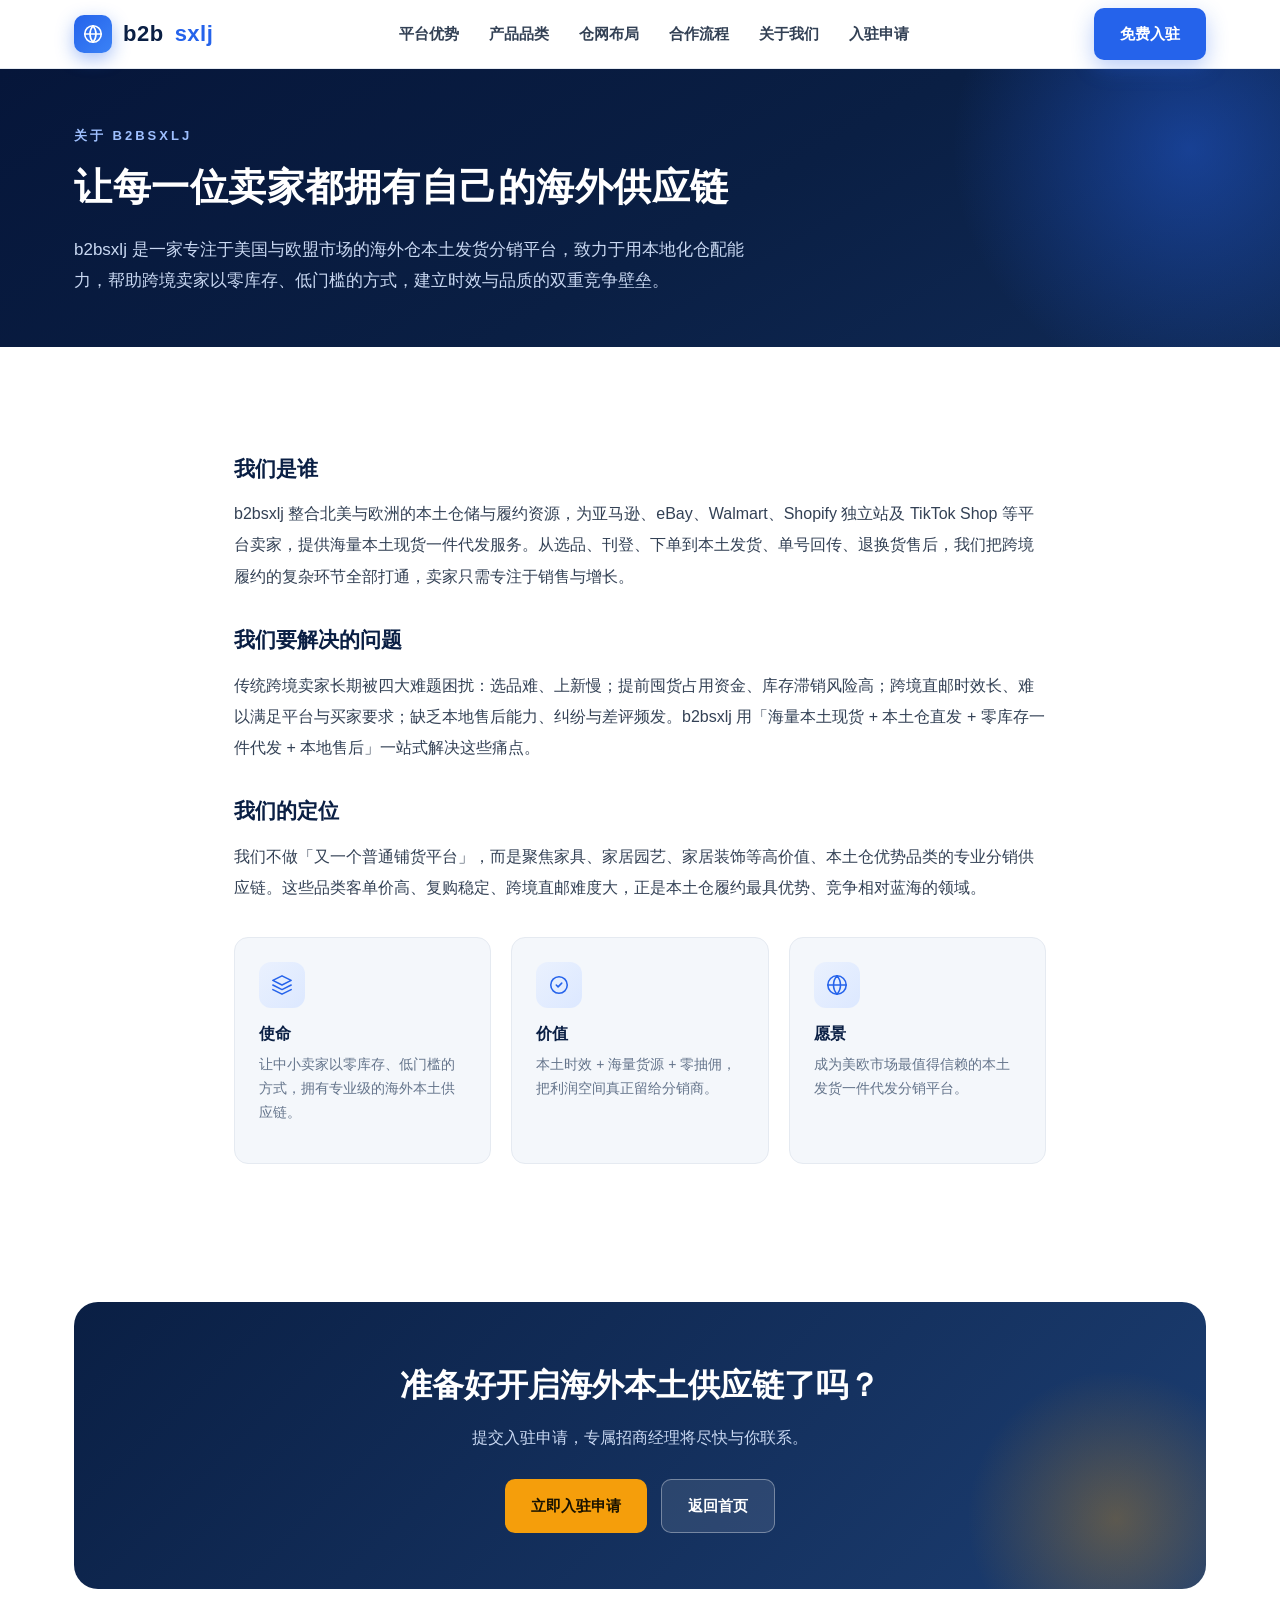
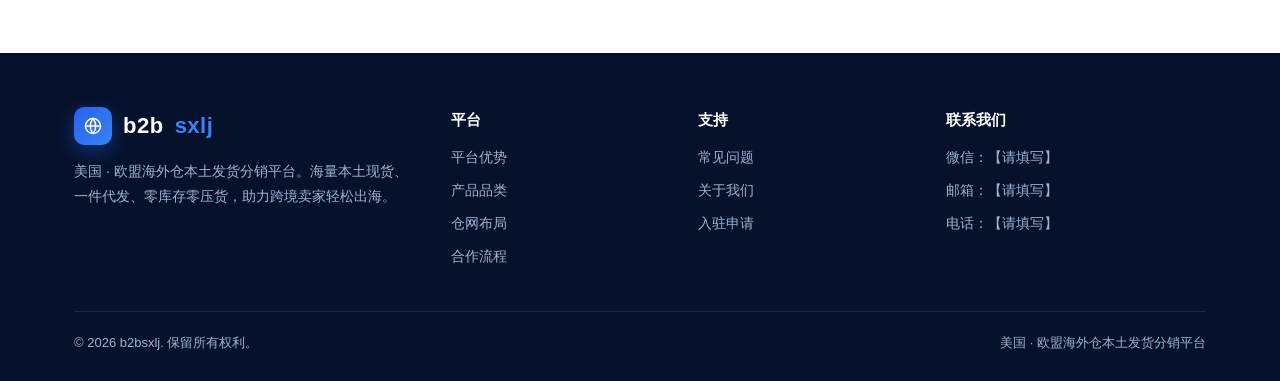
==== site/about.html @ 319b57b9 "Add b2bsxlj static website with Volcano Engine deployment kit - site/: static homepage, about, join " ====
<!DOCTYPE html>
<html lang="zh-CN">
<head>
<meta charset="UTF-8">
<meta name="viewport" content="width=device-width, initial-scale=1.0">
<title>关于我们 | b2bsxlj 海外仓本土发货分销平台</title>
<meta name="description" content="了解 b2bsxlj——专注美国与欧盟市场的海外仓本土发货一件代发分销平台。">
<link rel="stylesheet" href="assets/style.css">
</head>
<body>

<!-- ============================= 导航 ============================= -->
<header>
  <div class="wrap nav">
    <a class="logo" href="index.html">
      <span class="mk"><svg width="22" height="22" viewBox="0 0 24 24" fill="none" stroke="#fff" stroke-width="1.8" stroke-linecap="round" stroke-linejoin="round"><circle cx="12" cy="12" r="9"/><path d="M3 12h18M12 3a14 14 0 0 1 0 18M12 3a14 14 0 0 0 0 18"/></svg></span>
      b2b<b>sxlj</b>
    </a>
    <nav class="nav-links">
      <a href="index.html#advantages">平台优势</a>
      <a href="index.html#products">产品品类</a>
      <a href="index.html#warehouses">仓网布局</a>
      <a href="index.html#how">合作流程</a>
      <a href="about.html">关于我们</a>
      <a href="join.html">入驻申请</a>
    </nav>
    <div class="nav-cta">
      <a class="btn btn-primary" href="join.html">免费入驻</a>
    </div>
  </div>
</header>

<!-- ============================= 子页 Banner ============================= -->
<section class="subhero">
  <div class="wrap">
    <div class="kicker" style="color:#9FC0FF">关于 b2bsxlj</div>
    <h1>让每一位卖家都拥有自己的海外供应链</h1>
    <p>b2bsxlj 是一家专注于美国与欧盟市场的海外仓本土发货分销平台，致力于用本地化仓配能力，帮助跨境卖家以零库存、低门槛的方式，建立时效与品质的双重竞争壁垒。</p>
  </div>
</section>

<!-- ============================= 正文 ============================= -->
<section class="sec">
  <div class="wrap prose">
    <h3>我们是谁</h3>
    <p>b2bsxlj 整合北美与欧洲的本土仓储与履约资源，为亚马逊、eBay、Walmart、Shopify 独立站及 TikTok Shop 等平台卖家，提供海量本土现货一件代发服务。从选品、刊登、下单到本土发货、单号回传、退换货售后，我们把跨境履约的复杂环节全部打通，卖家只需专注于销售与增长。</p>

    <h3>我们要解决的问题</h3>
    <p>传统跨境卖家长期被四大难题困扰：选品难、上新慢；提前囤货占用资金、库存滞销风险高；跨境直邮时效长、难以满足平台与买家要求；缺乏本地售后能力、纠纷与差评频发。b2bsxlj 用「海量本土现货 + 本土仓直发 + 零库存一件代发 + 本地售后」一站式解决这些痛点。</p>

    <h3>我们的定位</h3>
    <p>我们不做「又一个普通铺货平台」，而是聚焦家具、家居园艺、家居装饰等高价值、本土仓优势品类的专业分销供应链。这些品类客单价高、复购稳定、跨境直邮难度大，正是本土仓履约最具优势、竞争相对蓝海的领域。</p>

    <div class="vals">
      <div class="val"><div class="ic"><svg width="22" height="22" viewBox="0 0 24 24" fill="none" stroke="currentColor" stroke-width="1.7" stroke-linecap="round" stroke-linejoin="round"><path d="M12 2 2 7l10 5 10-5z"/><path d="M2 17l10 5 10-5M2 12l10 5 10-5"/></svg></div><h4>使命</h4><p>让中小卖家以零库存、低门槛的方式，拥有专业级的海外本土供应链。</p></div>
      <div class="val"><div class="ic"><svg width="22" height="22" viewBox="0 0 24 24" fill="none" stroke="currentColor" stroke-width="1.7" stroke-linecap="round" stroke-linejoin="round"><circle cx="12" cy="12" r="9"/><path d="M9 12l2 2 4-4"/></svg></div><h4>价值</h4><p>本土时效 + 海量货源 + 零抽佣，把利润空间真正留给分销商。</p></div>
      <div class="val"><div class="ic"><svg width="22" height="22" viewBox="0 0 24 24" fill="none" stroke="currentColor" stroke-width="1.7" stroke-linecap="round" stroke-linejoin="round"><path d="M2 12a10 10 0 1 0 20 0 10 10 0 0 0-20 0z"/><path d="M2 12h20M12 2a15 15 0 0 1 0 20M12 2a15 15 0 0 0 0 20"/></svg></div><h4>愿景</h4><p>成为美欧市场最值得信赖的本土发货一件代发分销平台。</p></div>
    </div>
  </div>
</section>

<!-- ============================= CTA ============================= -->
<section class="cta-sec">
  <div class="wrap">
    <div class="cta-box">
      <h2>准备好开启海外本土供应链了吗？</h2>
      <p>提交入驻申请，专属招商经理将尽快与你联系。</p>
      <div class="cta-row"><a class="btn btn-amber" href="join.html">立即入驻申请</a><a class="btn btn-ghost" href="index.html">返回首页</a></div>
    </div>
  </div>
</section>

<!-- ============================= 页脚 ============================= -->
<footer>
  <div class="wrap">
    <div class="foot-grid">
      <div>
        <div class="logo"><span class="mk"><svg width="20" height="20" viewBox="0 0 24 24" fill="none" stroke="#fff" stroke-width="1.8" stroke-linecap="round" stroke-linejoin="round"><circle cx="12" cy="12" r="9"/><path d="M3 12h18M12 3a14 14 0 0 1 0 18M12 3a14 14 0 0 0 0 18"/></svg></span>b2b<b style="color:var(--azure2)">sxlj</b></div>
        <p>美国 · 欧盟海外仓本土发货分销平台。海量本土现货、一件代发、零库存零压货，助力跨境卖家轻松出海。</p>
      </div>
      <div class="foot-col"><h4>平台</h4><a href="index.html#advantages">平台优势</a><a href="index.html#products">产品品类</a><a href="index.html#warehouses">仓网布局</a><a href="index.html#how">合作流程</a></div>
      <div class="foot-col"><h4>支持</h4><a href="index.html#faq">常见问题</a><a href="about.html">关于我们</a><a href="join.html">入驻申请</a></div>
      <div class="foot-col"><h4>联系我们</h4><a href="#">微信：【请填写】</a><a href="#">邮箱：【请填写】</a><a href="#">电话：【请填写】</a></div>
    </div>
    <div class="foot-bottom"><span>© 2026 b2bsxlj. 保留所有权利。</span><span>美国 · 欧盟海外仓本土发货分销平台</span></div>
  </div>
</footer>

<script src="assets/edit.js"></script>
</body>
</html>
---- site/assets/style.css ----
:root{
    --ink:#0A1F44; --navy:#102A56; --azure:#2563EB; --azure2:#3B82F6;
    --amber:#F59E0B; --slate:#334155; --muted:#64748B; --line:#E5EAF1;
    --panel:#F4F7FB; --panel2:#EEF3FA; --white:#fff;
    --maxw:1180px;
  }
  *{margin:0;padding:0;box-sizing:border-box}
  html{scroll-behavior:smooth}
  body{font-family:-apple-system,BlinkMacSystemFont,"PingFang SC","Microsoft YaHei","Noto Sans SC","Hiragino Sans GB",sans-serif;
    color:var(--slate);line-height:1.7;background:#fff;-webkit-font-smoothing:antialiased}
  a{color:inherit;text-decoration:none}
  img{max-width:100%;display:block}
  .wrap{max-width:var(--maxw);margin:0 auto;padding:0 24px}
  .btn{display:inline-flex;align-items:center;gap:8px;border-radius:10px;padding:13px 26px;font-size:15px;font-weight:700;cursor:pointer;border:none;transition:.2s}
  .btn-primary{background:var(--azure);color:#fff;box-shadow:0 8px 22px rgba(37,99,235,.32)}
  .btn-primary:hover{background:#1d4fd0;transform:translateY(-1px)}
  .btn-amber{background:var(--amber);color:#1a1300}
  .btn-amber:hover{background:#e08e00;transform:translateY(-1px)}
  .btn-ghost{background:rgba(255,255,255,.1);color:#fff;border:1px solid rgba(255,255,255,.35)}
  .btn-ghost:hover{background:rgba(255,255,255,.18)}
  .kicker{font-size:13px;letter-spacing:3px;font-weight:800;color:var(--azure);text-transform:uppercase}
  .sec{padding:74px 0}
  .sec-head{text-align:center;max-width:760px;margin:0 auto 46px}
  .sec-head h2{font-size:32px;font-weight:900;color:var(--ink);margin:10px 0 14px;line-height:1.25}
  .sec-head p{font-size:16px;color:var(--muted)}

  /* ---------- NAV ---------- */
  header{position:sticky;top:0;z-index:50;background:rgba(255,255,255,.92);backdrop-filter:blur(10px);border-bottom:1px solid var(--line)}
  .nav{display:flex;align-items:center;justify-content:space-between;height:68px}
  .logo{display:flex;align-items:center;gap:11px;font-weight:900;font-size:22px;color:var(--ink);letter-spacing:.5px}
  .logo b{color:var(--azure)}
  .logo .mk{width:38px;height:38px;border-radius:10px;background:linear-gradient(135deg,var(--azure),var(--azure2));display:flex;align-items:center;justify-content:center;box-shadow:0 6px 18px rgba(37,99,235,.4)}
  .nav-links{display:flex;align-items:center;gap:30px}
  .nav-links a{font-size:15px;font-weight:600;color:var(--slate)}
  .nav-links a:hover{color:var(--azure)}
  .nav-cta{display:flex;align-items:center;gap:12px}
  .menu-toggle{display:none;background:none;border:none;cursor:pointer}

  /* ---------- HERO ---------- */
  .hero{position:relative;background:linear-gradient(150deg,#06163A 0%,#0A1F44 48%,#102A56 100%);color:#fff;overflow:hidden}
  .hero::before{content:"";position:absolute;width:560px;height:560px;right:-160px;top:-180px;border-radius:50%;
    background:radial-gradient(circle,rgba(37,99,235,.5),transparent 70%)}
  .hero .wrap{position:relative;z-index:2;padding-top:64px;padding-bottom:30px}
  .hero-grid{display:grid;grid-template-columns:1.05fr .95fr;gap:30px;align-items:center}
  .hero h1{font-size:46px;line-height:1.18;font-weight:900;letter-spacing:.5px}
  .hero h1 .hl{color:var(--azure2)}
  .hero .sub{margin-top:18px;font-size:18px;color:#C9D8F2;line-height:1.85;max-width:540px}
  .hero .cta-row{margin-top:30px;display:flex;gap:14px;flex-wrap:wrap}
  .hero .badges{margin-top:30px;display:flex;gap:10px;flex-wrap:wrap}
  .hero .badge{display:flex;align-items:center;gap:8px;background:rgba(37,99,235,.16);border:1px solid rgba(159,192,255,.32);
    padding:9px 15px;border-radius:30px;font-size:13.5px;color:#DCE8FF;font-weight:600}
  .hero .badge svg{flex:none}
  .hero-art{position:relative}
  .hero-map{width:100%;filter:drop-shadow(0 16px 40px rgba(0,0,0,.4))}
  .hero-cap{margin-top:8px;font-size:12px;letter-spacing:2px;color:#7FA0D8;text-align:center}

  /* ---------- STATS ---------- */
  .stats{background:var(--ink);color:#fff}
  .stats .wrap{display:grid;grid-template-columns:repeat(5,1fr);gap:14px;padding:30px 24px}
  .stat{text-align:center}
  .stat .n{font-size:30px;font-weight:900;line-height:1}
  .stat .n span{color:var(--azure2);font-size:18px}
  .stat .l{font-size:12.5px;color:#9FB3D4;margin-top:8px}

  /* ---------- FEATURES ---------- */
  .feat-grid{display:grid;grid-template-columns:repeat(3,1fr);gap:22px}
  .feat{background:#fff;border:1px solid var(--line);border-radius:16px;padding:30px 26px;transition:.2s}
  .feat:hover{box-shadow:0 14px 36px rgba(16,42,86,.1);transform:translateY(-3px);border-color:#cdd 9e2}
  .feat .ic{width:52px;height:52px;border-radius:13px;background:linear-gradient(135deg,#EAF1FE,#DCE8FF);display:flex;align-items:center;justify-content:center;color:var(--azure);margin-bottom:16px}
  .feat h3{font-size:18px;font-weight:800;color:var(--ink);margin-bottom:8px}
  .feat p{font-size:14.5px;color:var(--muted);line-height:1.75}

  /* ---------- PRODUCTS ---------- */
  .cats{display:flex;gap:12px;justify-content:center;flex-wrap:wrap;margin-bottom:36px}
  .cat-pill{background:var(--panel);border:1px solid var(--line);border-radius:30px;padding:11px 22px;font-weight:700;color:var(--ink);font-size:15px}
  .prod-grid{display:grid;grid-template-columns:repeat(5,1fr);gap:16px}
  .pcard{border:1px solid var(--line);border-radius:14px;overflow:hidden;background:#fff;transition:.2s}
  .pcard:hover{box-shadow:0 12px 28px rgba(16,42,86,.12);transform:translateY(-3px)}
  .pcard .pimg{aspect-ratio:1/1;background:#fff center/contain no-repeat}
  .prod-note{text-align:center;color:var(--muted);font-size:13px;margin-top:22px}

  /* ---------- WAREHOUSES ---------- */
  .wh-sec{background:var(--panel)}
  .wh-grid{display:grid;grid-template-columns:1fr 1fr;gap:24px}
  .whc{background:#fff;border:1px solid var(--line);border-radius:18px;padding:34px 32px}
  .whc .hd{display:flex;align-items:center;gap:13px;margin-bottom:20px}
  .whc .flag{box-shadow:0 0 0 1px rgba(0,0,0,.1);border-radius:3px;flex:none}
  .whc .hd .t{font-size:21px;font-weight:900;color:var(--ink)}
  .whc .hd .t small{display:block;font-size:12px;letter-spacing:2px;color:var(--azure);font-weight:700}
  .nodes{display:flex;flex-wrap:wrap;gap:10px}
  .node{display:flex;align-items:center;gap:9px;background:var(--panel);border:1px solid var(--line);border-radius:10px;padding:10px 15px;font-size:14.5px;color:var(--slate)}
  .node b{color:var(--ink)}
  .cflag{width:20px;height:13px;border-radius:2px;box-shadow:0 0 0 1px rgba(0,0,0,.12);flex:none}
  .node .dot{width:9px;height:9px;border-radius:50%;background:var(--azure);flex:none}
  .whc .desc{margin-top:18px;color:var(--muted);font-size:14px}

  /* ---------- STEPS ---------- */
  .steps{display:grid;grid-template-columns:repeat(3,1fr);gap:22px}
  .step{position:relative;background:#fff;border:1px solid var(--line);border-radius:16px;padding:30px 26px}
  .step .no{position:absolute;top:-16px;left:26px;width:42px;height:42px;border-radius:11px;background:var(--azure);color:#fff;font-weight:900;font-size:18px;display:flex;align-items:center;justify-content:center;box-shadow:0 8px 18px rgba(37,99,235,.35)}
  .step h3{font-size:18px;font-weight:800;color:var(--ink);margin:18px 0 8px}
  .step p{font-size:14.5px;color:var(--muted)}

  /* ---------- INTEGRATIONS ---------- */
  .integ-sec{background:var(--ink);color:#fff}
  .integ-sec .sec-head h2{color:#fff}
  .integ-sec .sec-head p{color:#9FB3D4}
  .integ{display:flex;flex-wrap:wrap;justify-content:center;gap:14px}
  .chip{background:rgba(255,255,255,.08);border:1px solid rgba(255,255,255,.16);border-radius:11px;padding:14px 24px;font-size:16px;font-weight:700;color:#E4ECFA}

  /* ---------- FAQ ---------- */
  .faq{max-width:840px;margin:0 auto}
  details{background:#fff;border:1px solid var(--line);border-radius:13px;margin-bottom:13px;overflow:hidden}
  details[open]{box-shadow:0 8px 22px rgba(16,42,86,.08)}
  summary{list-style:none;cursor:pointer;padding:19px 24px;font-weight:700;color:var(--ink);font-size:16px;display:flex;justify-content:space-between;align-items:center}
  summary::-webkit-details-marker{display:none}
  summary::after{content:"+";font-size:22px;color:var(--azure);font-weight:400}
  details[open] summary::after{content:"−"}
  details .a{padding:0 24px 20px;color:var(--muted);font-size:14.5px;line-height:1.8}

  /* ---------- CTA ---------- */
  .cta-sec{padding:64px 0}
  .cta-box{background:linear-gradient(135deg,#0A1F44,#1c3e72);border-radius:24px;padding:56px 40px;text-align:center;color:#fff;position:relative;overflow:hidden}
  .cta-box::after{content:"";position:absolute;right:-60px;bottom:-80px;width:300px;height:300px;border-radius:50%;background:radial-gradient(circle,rgba(245,158,11,.3),transparent 70%)}
  .cta-box h2{font-size:32px;font-weight:900;position:relative;z-index:2}
  .cta-box p{margin-top:12px;font-size:16px;color:#C9D8F2;position:relative;z-index:2}
  .cta-box .cta-row{margin-top:28px;display:flex;gap:14px;justify-content:center;flex-wrap:wrap;position:relative;z-index:2}

  /* ---------- FOOTER ---------- */
  footer{background:#06122c;color:#9FB3D4;padding:54px 0 26px}
  .foot-grid{display:grid;grid-template-columns:1.6fr 1fr 1fr 1.2fr;gap:30px}
  footer .logo{color:#fff;margin-bottom:14px}
  footer p{font-size:14px;line-height:1.8}
  .foot-col h4{color:#fff;font-size:15px;font-weight:700;margin-bottom:14px}
  .foot-col a{display:block;font-size:14px;margin-bottom:9px}
  .foot-col a:hover{color:#fff}
  .foot-bottom{border-top:1px solid rgba(255,255,255,.1);margin-top:34px;padding-top:20px;display:flex;justify-content:space-between;flex-wrap:wrap;gap:10px;font-size:13px}

  /* ---------- EDIT BAR ---------- */
  #editbar{position:fixed;top:14px;right:14px;z-index:9999;background:#0A1F44;color:#fff;border-radius:12px;
    padding:10px 12px;box-shadow:0 10px 30px rgba(0,0,0,.3);font-size:13px;display:flex;align-items:center;gap:9px}
  #editbar button{font:inherit;border:none;border-radius:8px;padding:8px 12px;font-weight:700;cursor:pointer}
  #editbar .eb-edit{background:var(--amber);color:#1a1300}
  #editbar .eb-save{background:var(--azure);color:#fff;display:none}
  #editbar.on .eb-save{display:inline-block}
  #editbar .eb-status{max-width:230px;line-height:1.4;color:#cfe}
  [contenteditable="true"]{outline:2px dashed rgba(37,99,235,.0)}
  [contenteditable="true"] *:hover{outline:1px dashed rgba(37,99,235,.4)}

  /* ---------- RESPONSIVE ---------- */
  @media(max-width:900px){
    .hero-grid{grid-template-columns:1fr;gap:18px}
    .hero h1{font-size:34px}
    .stats .wrap{grid-template-columns:repeat(2,1fr);gap:20px}
    .feat-grid,.steps{grid-template-columns:1fr}
    .prod-grid{grid-template-columns:repeat(3,1fr)}
    .wh-grid,.foot-grid{grid-template-columns:1fr}
    .nav-links{display:none}
    .sec-head h2,.cta-box h2{font-size:25px}
    .sec{padding:52px 0}
  }
  @media(max-width:520px){
    .prod-grid{grid-template-columns:repeat(2,1fr)}
    .hero h1{font-size:28px}
  }

/* ===== 子页面通用 ===== */
.subhero{background:linear-gradient(150deg,#06163A 0%,#0A1F44 55%,#102A56 100%);color:#fff;padding:56px 0 50px;position:relative;overflow:hidden}
.subhero::before{content:"";position:absolute;width:480px;height:480px;right:-150px;top:-160px;border-radius:50%;background:radial-gradient(circle,rgba(37,99,235,.45),transparent 70%)}
.subhero .wrap{position:relative;z-index:2}
.subhero h1{font-size:38px;font-weight:900;letter-spacing:.5px;margin-top:8px}
.subhero p{margin-top:14px;font-size:17px;color:#C9D8F2;max-width:680px;line-height:1.85}
.prose{max-width:860px;margin:0 auto}
.prose h3{font-size:21px;color:var(--ink);font-weight:800;margin:30px 0 12px}
.prose p{font-size:16px;color:var(--slate);line-height:1.95;margin-bottom:14px}
.vals{display:grid;grid-template-columns:repeat(3,1fr);gap:20px;margin-top:34px}
.val{background:var(--panel);border:1px solid var(--line);border-radius:14px;padding:24px}
.val .ic{width:46px;height:46px;border-radius:12px;background:linear-gradient(135deg,#EAF1FE,#DCE8FF);display:flex;align-items:center;justify-content:center;color:var(--azure);margin-bottom:12px}
.val h4{font-size:16px;color:var(--ink);font-weight:800;margin-bottom:6px}
.val p{font-size:14px;color:var(--muted);line-height:1.7}

/* ===== 表单 ===== */
.form-wrap{max-width:720px;margin:0 auto;background:#fff;border:1px solid var(--line);border-radius:18px;padding:36px 34px;box-shadow:0 14px 40px rgba(16,42,86,.07)}
.form-row{display:grid;grid-template-columns:1fr 1fr;gap:18px}
.field{margin-bottom:18px}
.field label{display:block;font-size:14px;font-weight:700;color:var(--ink);margin-bottom:7px}
.field label .req{color:#e23}
.field input,.field select,.field textarea{width:100%;border:1px solid var(--line);border-radius:10px;padding:12px 14px;font:inherit;color:var(--slate);background:#fff;transition:.15s}
.field input:focus,.field select:focus,.field textarea:focus{outline:none;border-color:var(--azure);box-shadow:0 0 0 3px rgba(37,99,235,.12)}
.field textarea{min-height:110px;resize:vertical}
.form-note{font-size:13px;color:var(--muted);margin-top:6px}
.form-ok{display:none;background:#ECFDF3;border:1px solid #A6E9C5;color:#067647;border-radius:10px;padding:14px 16px;font-size:14px;margin-bottom:18px}
@media(max-width:680px){.form-row{grid-template-columns:1fr}.subhero h1{font-size:28px}.vals{grid-template-columns:1fr}}
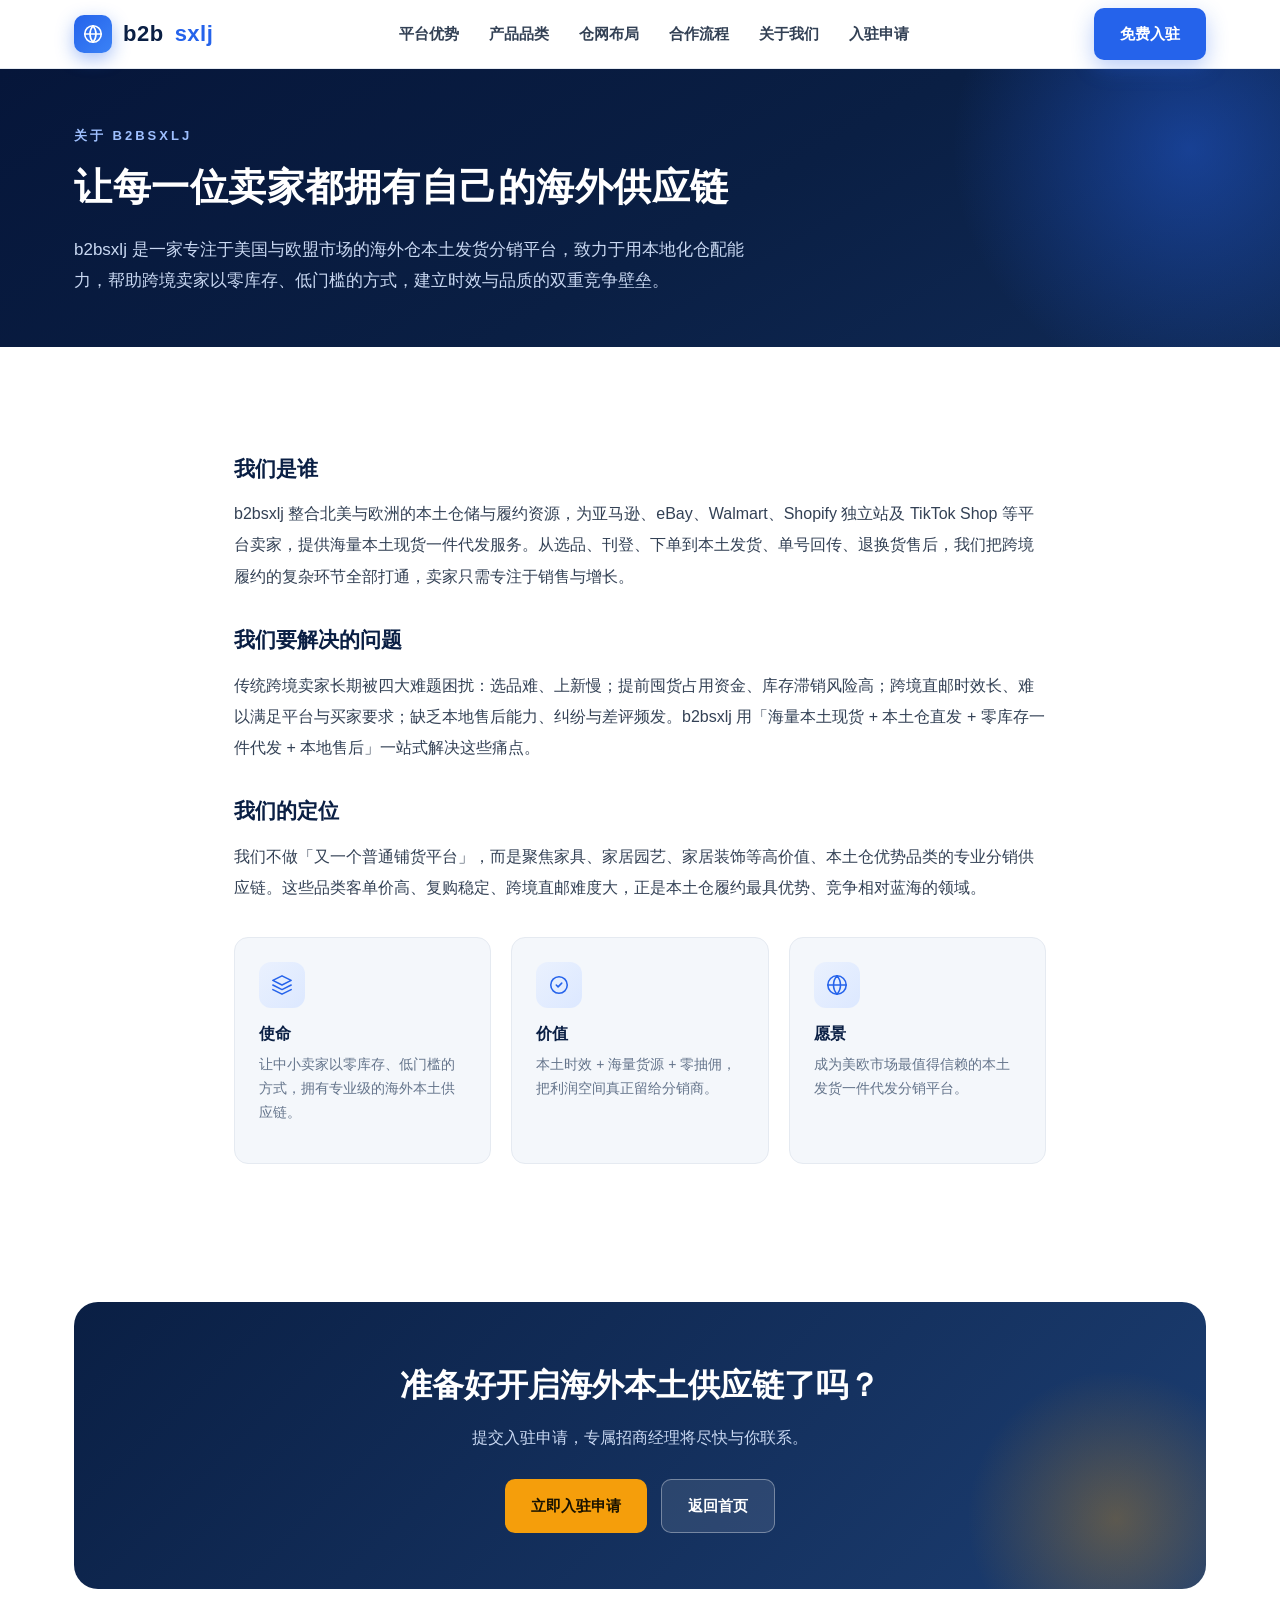
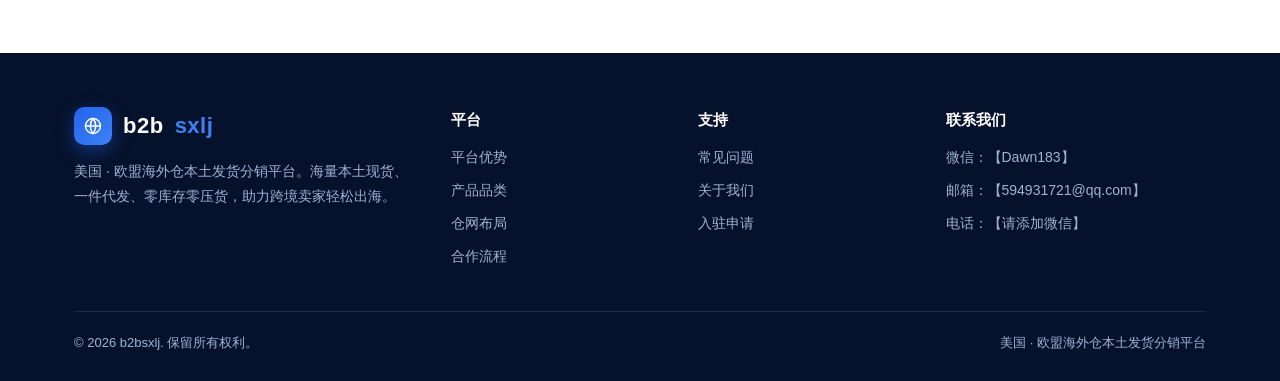
==== commit cb94a069: "Update about.html" ====
--- a/site/about.html
+++ b/site/about.html
@@ -80,7 +80,7 @@
       </div>
       <div class="foot-col"><h4>平台</h4><a href="index.html#advantages">平台优势</a><a href="index.html#products">产品品类</a><a href="index.html#warehouses">仓网布局</a><a href="index.html#how">合作流程</a></div>
       <div class="foot-col"><h4>支持</h4><a href="index.html#faq">常见问题</a><a href="about.html">关于我们</a><a href="join.html">入驻申请</a></div>
-      <div class="foot-col"><h4>联系我们</h4><a href="#">微信：【请填写】</a><a href="#">邮箱：【请填写】</a><a href="#">电话：【请填写】</a></div>
+      <div class="foot-col"><h4>联系我们</h4><a href="#">微信：【Dawn183】</a><a href="#">邮箱：【594931721@qq.com】</a><a href="#">电话：【请添加微信】</a></div>
     </div>
     <div class="foot-bottom"><span>© 2026 b2bsxlj. 保留所有权利。</span><span>美国 · 欧盟海外仓本土发货分销平台</span></div>
   </div>
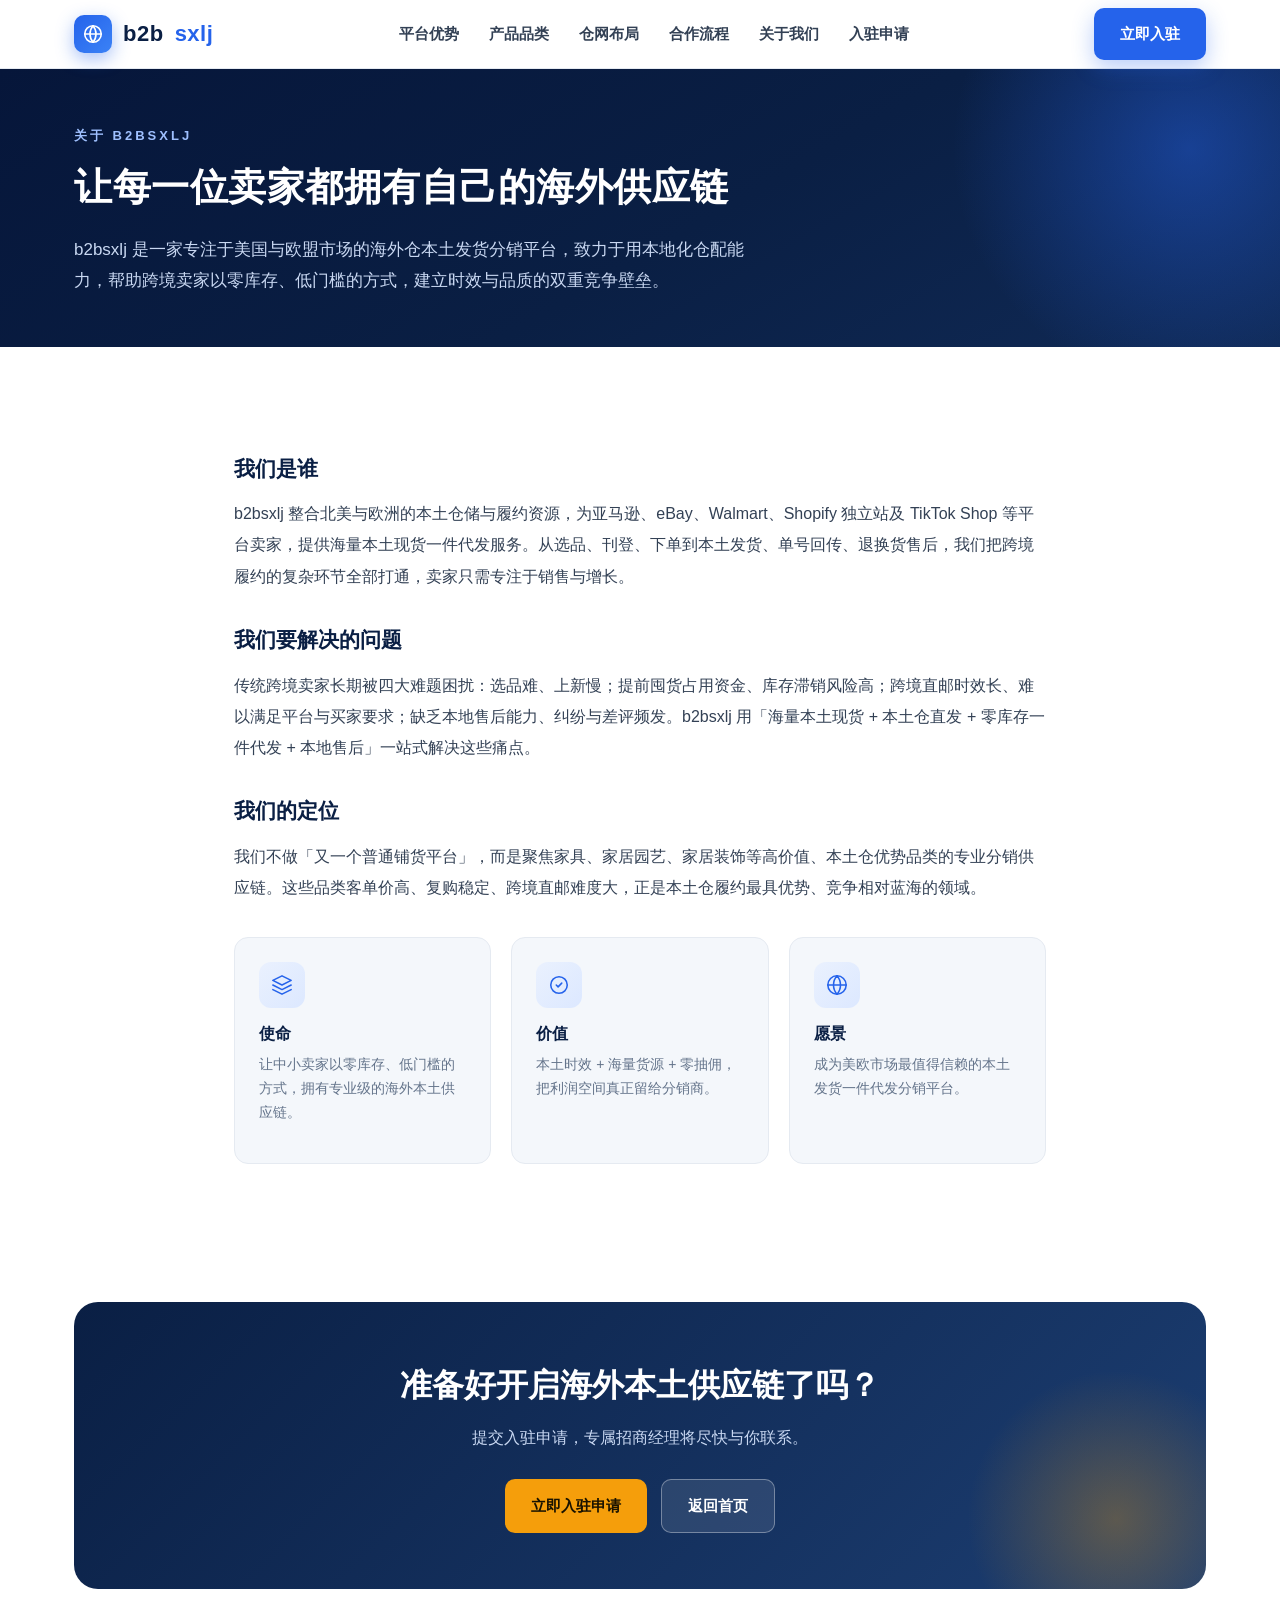
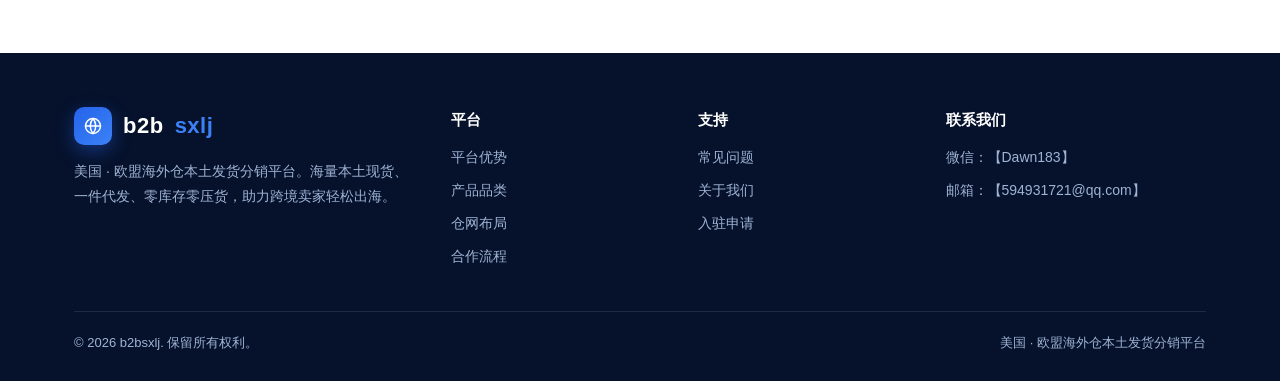
==== commit 4b906e3f: "Update about.html" ====
--- a/site/about.html
+++ b/site/about.html
@@ -25,7 +25,7 @@
       <a href="join.html">入驻申请</a>
     </nav>
     <div class="nav-cta">
-      <a class="btn btn-primary" href="join.html">免费入驻</a>
+      <a class="btn btn-primary" href="join.html">立即入驻</a>
     </div>
   </div>
 </header>
@@ -80,7 +80,7 @@
       </div>
       <div class="foot-col"><h4>平台</h4><a href="index.html#advantages">平台优势</a><a href="index.html#products">产品品类</a><a href="index.html#warehouses">仓网布局</a><a href="index.html#how">合作流程</a></div>
       <div class="foot-col"><h4>支持</h4><a href="index.html#faq">常见问题</a><a href="about.html">关于我们</a><a href="join.html">入驻申请</a></div>
-      <div class="foot-col"><h4>联系我们</h4><a href="#">微信：【Dawn183】</a><a href="#">邮箱：【594931721@qq.com】</a><a href="#">电话：【请添加微信】</a></div>
+      <div class="foot-col"><h4>联系我们</h4><a href="#">微信：【Dawn183】</a><a href="#">邮箱：【594931721@qq.com】</a></div>
     </div>
     <div class="foot-bottom"><span>© 2026 b2bsxlj. 保留所有权利。</span><span>美国 · 欧盟海外仓本土发货分销平台</span></div>
   </div>
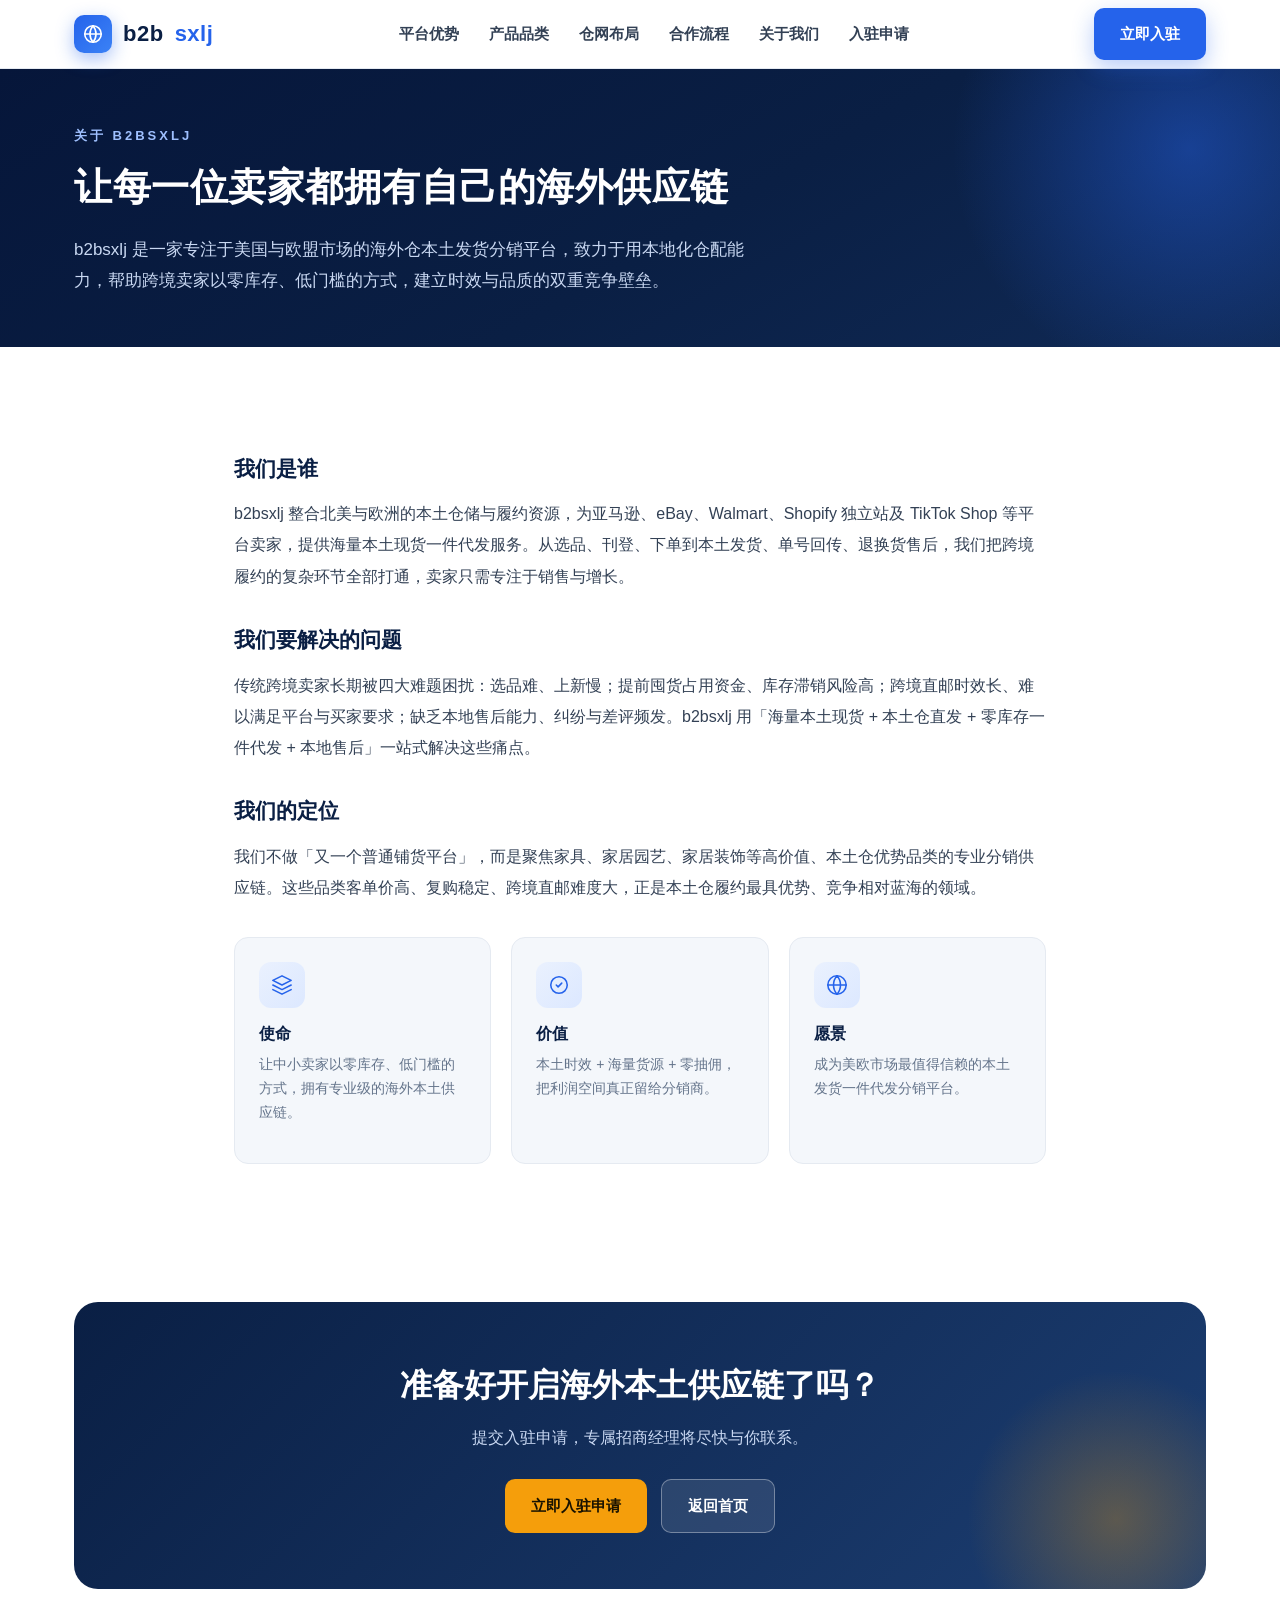
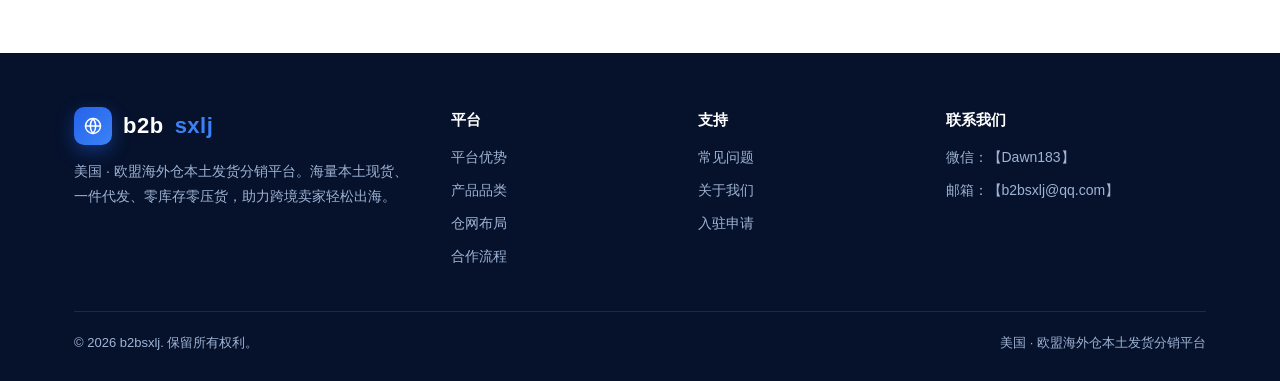
==== commit e86cfe2f: "Update all site emails to b2bsxlj@qq.com Co-Authored-By: Claude Opus 4.8 <noreply@anthropic.com> Cla" ====
--- a/site/about.html
+++ b/site/about.html
@@ -80,7 +80,7 @@
       </div>
       <div class="foot-col"><h4>平台</h4><a href="index.html#advantages">平台优势</a><a href="index.html#products">产品品类</a><a href="index.html#warehouses">仓网布局</a><a href="index.html#how">合作流程</a></div>
       <div class="foot-col"><h4>支持</h4><a href="index.html#faq">常见问题</a><a href="about.html">关于我们</a><a href="join.html">入驻申请</a></div>
-      <div class="foot-col"><h4>联系我们</h4><a href="#">微信：【Dawn183】</a><a href="#">邮箱：【594931721@qq.com】</a></div>
+      <div class="foot-col"><h4>联系我们</h4><a href="#">微信：【Dawn183】</a><a href="#">邮箱：【b2bsxlj@qq.com】</a></div>
     </div>
     <div class="foot-bottom"><span>© 2026 b2bsxlj. 保留所有权利。</span><span>美国 · 欧盟海外仓本土发货分销平台</span></div>
   </div>
